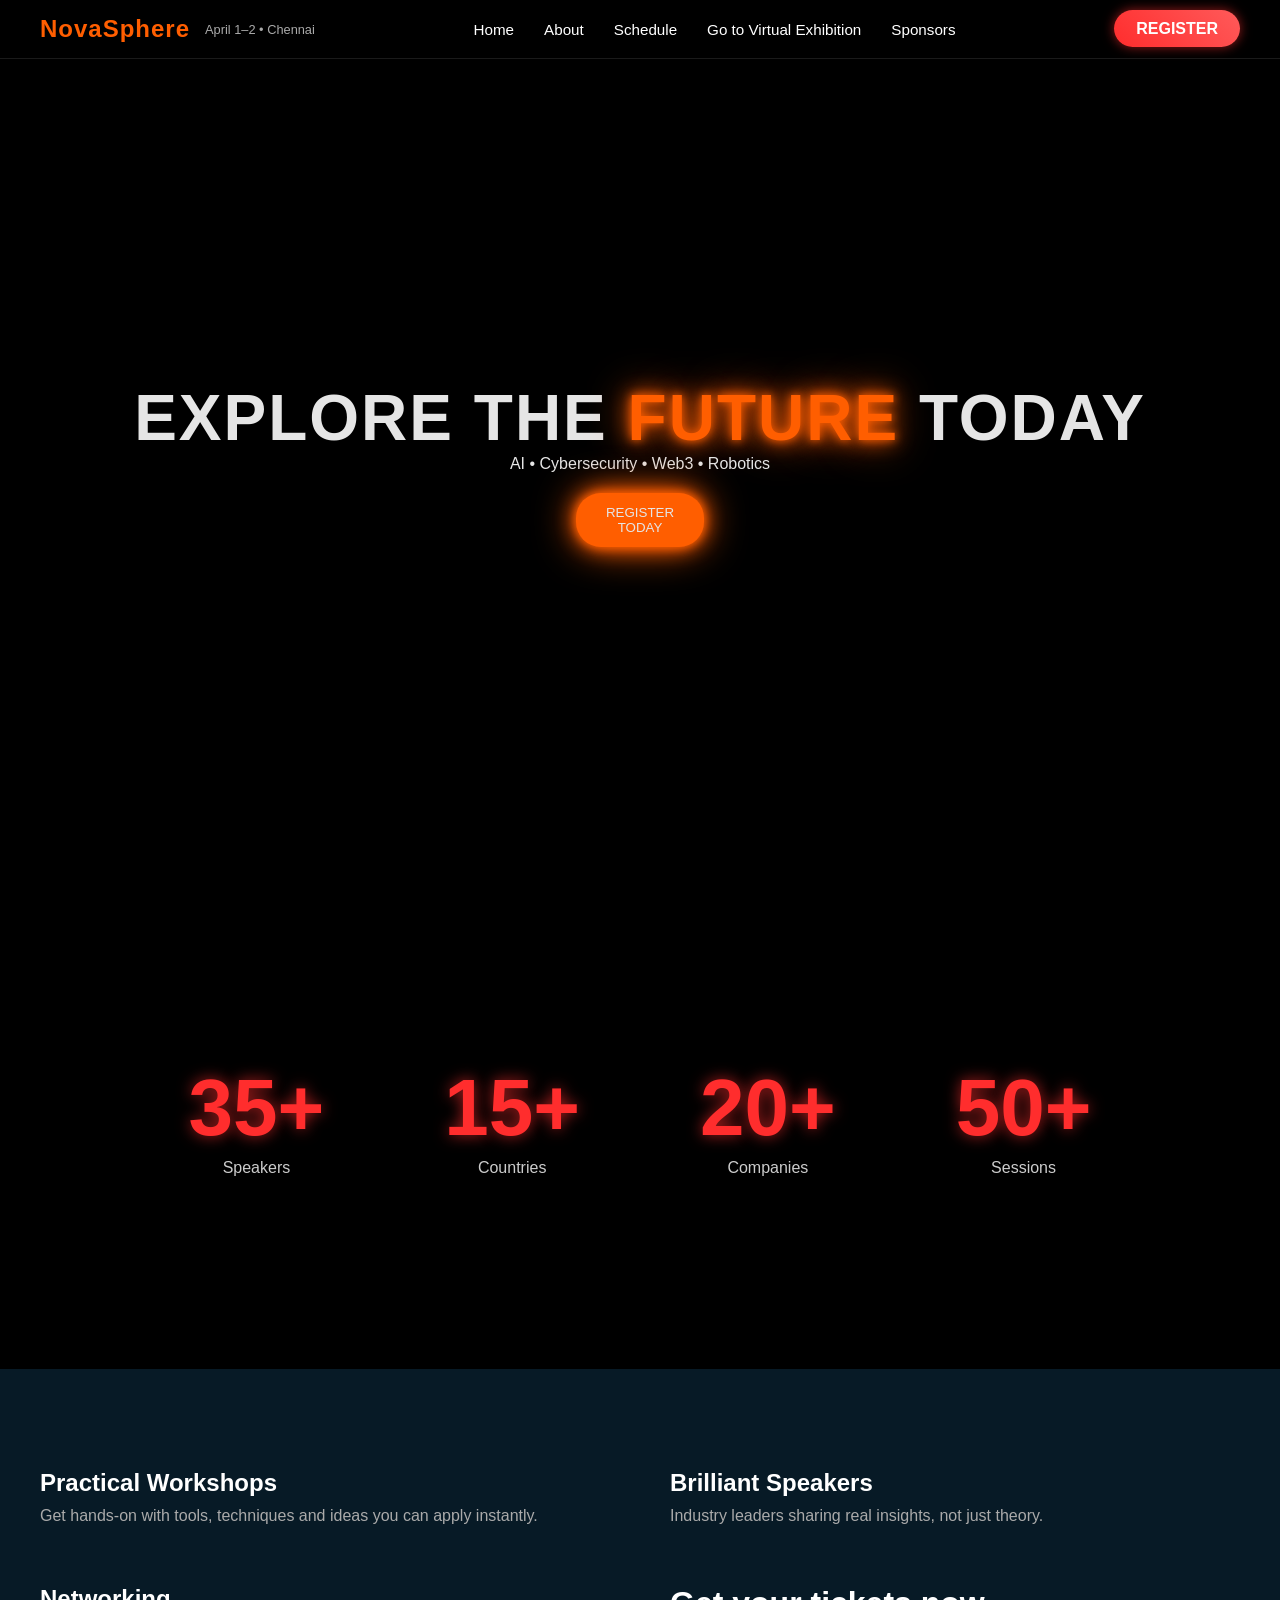
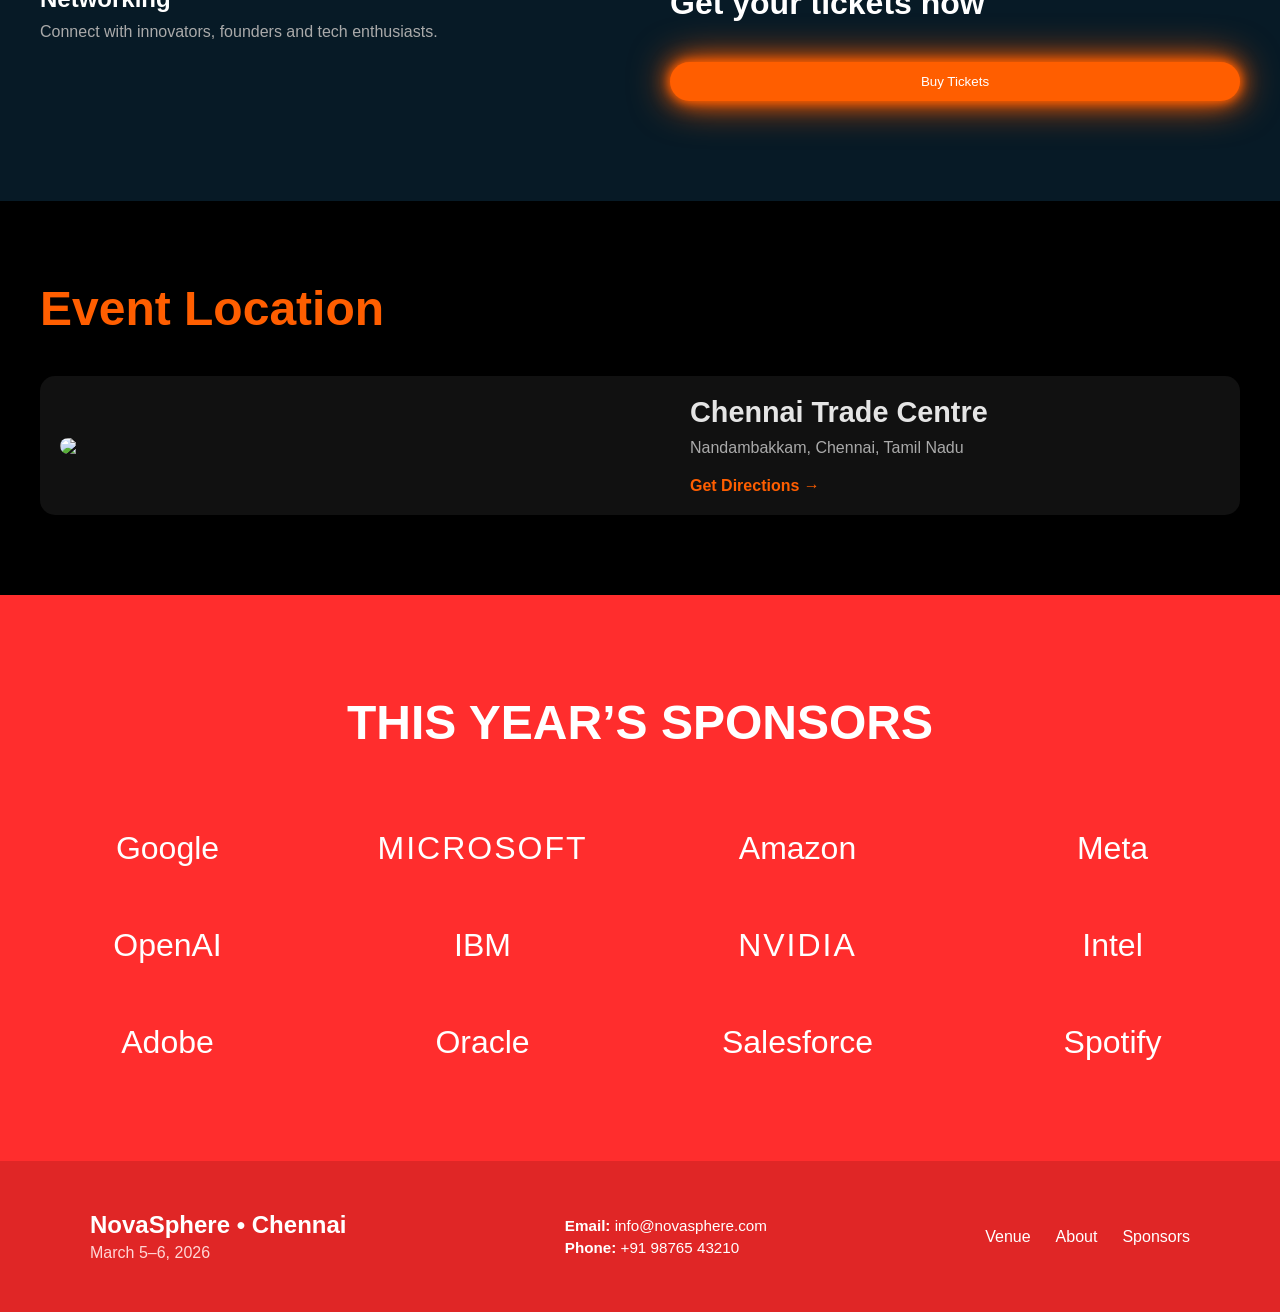
==== index.html @ 078cca96 "Add files via upload" ====
<!DOCTYPE html>
<html>
<head>
  <title>NovaSphere Tech Summit</title>
  <link rel="stylesheet" href="style.css">
</head>

<body>

<nav class="navbar">

  <!-- LEFT -->
  <div class="nav-left" onclick="goHome()">
    <h2 class="logo">NovaSphere</h2>
    <span class="event-info">April 1–2 • Chennai</span>
  </div>

  <!-- CENTER -->
  <div class="nav-links">
    <a href="index.html">Home</a>
    <a href="about.html">About</a>
    <a href="schedule.html">Schedule</a>
    <a href="exhibition.html">Go to Virtual Exhibition</a>
    <a href="#sponsors">Sponsors</a>
  </div>

  <!-- RIGHT -->
  <div class="nav-right">
    <a href="register.html" class="ticket-btn">REGISTER</a>
  </div>

</nav>

<!-- HERO -->
<section class="hero">
  <div id="particles-hero"></div>
  <div class="hero-text">
    <h1>EXPLORE THE <span>FUTURE</span> TODAY</h1>
    <p>AI • Cybersecurity • Web3 • Robotics</p>
    <a href="register.html"><button class="btn">REGISTER<br> TODAY</button></a>
  </div>

</section>

<section class="speakers">

  <div class="stats-row">

    <div class="stat">
      <h1>35+</h1>
      <p>Speakers</p>
    </div>

    <div class="stat">
      <h1>15+</h1>
      <p>Countries</p>
    </div>

    <div class="stat">
      <h1>20+</h1>
      <p>Companies</p>
    </div>

    <div class="stat">
      <h1>50+</h1>
      <p>Sessions</p>
    </div>

  </div>

</section>
<section class="experience">

  <div id="particles-experience"></div>

  <div class="exp-grid">

    <div class="exp-card">
      <h3>Practical Workshops</h3>
      <p>Get hands-on with tools, techniques and ideas you can apply instantly.</p>
    </div>

    <div class="exp-card">
      <h3>Brilliant Speakers</h3>
      <p>Industry leaders sharing real insights, not just theory.</p>
    </div>

    <div class="exp-card">
      <h3>Networking</h3>
      <p>Connect with innovators, founders and tech enthusiasts.</p>
    </div>

    <div class="exp-card highlight">
      <h2>Get your tickets now</h2>
      <button class="btn">Buy Tickets</button>
    </div>

  </div>

</section>
<section class="venue" id="venue">

  <h2>Event Location</h2>

  <div class="venue-single">

    <img src="https://images.unsplash.com/photo-1560448204-e02f11c3d0e2">

    <div class="venue-info">
      <h3>Chennai Trade Centre</h3>
      <p>Nandambakkam, Chennai, Tamil Nadu</p>

      <a href="https://www.google.com/maps?q=Chennai+Trade+Centre" target="_blank">
        Get Directions →
      </a>
    </div>

  </div>

</section>

<section class="sponsors" id="sponsors">

  <h1>THIS YEAR’S SPONSORS</h1>

  <div class="sponsor-grid">

    <h2>Google</h2>
    <h2 class="bold">MICROSOFT</h2>
    <h2>Amazon</h2>
    <h2>Meta</h2>

    <h2>OpenAI</h2>
    <h2>IBM</h2>
    <h2 class="bold">NVIDIA</h2>
    <h2>Intel</h2>

    <h2>Adobe</h2>
    <h2>Oracle</h2>
    <h2>Salesforce</h2>
    <h2>Spotify</h2>

  </div>

</section>

<footer class="footer">

  <div class="footer-container">

    <!-- LEFT -->
    <div class="footer-left">
      <h3>NovaSphere • Chennai</h3>
      <p>March 5–6, 2026</p>
    </div>

    <!-- CENTER (CONTACT INFO) -->
    <div class="footer-center">
      <p><strong>Email:</strong> info@novasphere.com</p>
      <p><strong>Phone:</strong> +91 98765 43210</p>
    </div>

    <!-- RIGHT (LINKS) -->
    <div class="footer-right">
      <a href="#venue">Venue</a>
      <a href="about.html">About</a>
      <a href="#sponsors">Sponsors</a>
    </div>

  </div>

</footer>

<script>
function goHome() {
  window.location.href = "index.html";
}
</script>
<script src="https://cdn.jsdelivr.net/npm/particles.js"></script>
<script>
const config = {
  particles: {
    number: { value: 40 },
    color: { value: "#ff5e00" },
    size: { value: 3 },
    move: { speed: 2 },
    line_linked: {
      enable: true,
      color: "#ff5e00",
      opacity: 0.3
    }
  }
};

/* APPLY TO BOTH SECTIONS */
particlesJS("particles-hero", config);
particlesJS("particles-experience", config);
</script>
</body>
</html>
---- style.css ----
* {
  margin: 0;
  padding: 0;
  box-sizing: border-box;
  font-family: 'Poppins', sans-serif;
}

body {
  background: black;
  color: white;
}

/* NAV */
.logo {
  cursor: pointer;
  color: orange;
}

nav {
  display: flex;
  justify-content: space-between;
  padding: 20px 50px;
  background: black;
}

.nav-btn {
  border: 1px solid #ff2d2d;
  padding: 8px 15px;
}

/* HERO */
.hero {
  height: 90vh;
  background: url('https://images.unsplash.com/photo-1531297484001-80022131f5a1') center/cover;
  display: flex;
  align-items: center;
  justify-content: center;
  text-align: center;
  position: relative;
  overflow: hidden; 
}

.hero::after {
  content: "";
  position: absolute;
  width: 100%;
  height: 100%;
  background: rgba(0,0,0,0.6);
  z-index: 1;
}

.hero-text {
  position: relative;
  z-index: 3; /* text ALWAYS on top */
}
.hero h1 {
  font-size: 4rem;
  font-weight: bold;
}

.btn {
  margin-top: 20px;
  background: orange;
  padding: 12px 30px;
  border-radius: 25px;
  border: none;
}

.box {
  background: #111;
  padding: 20px;
  border-radius: 10px;
  text-align: center;
  border: 1px solid orange;
}

/* 🔥 EXPERIENCE SECTION (NEW DESIGN) */

.experience {
  position: relative;
  padding: 100px 40px;
  background: #071a26;
  overflow: hidden;
}

.exp-grid {
  display: grid;
  grid-template-columns: repeat(2, 1fr);
  gap: 60px;
  position: relative;
  z-index: 2;
}

.exp-card {
  color: white;
}

.exp-card h3 {
  font-size: 1.5rem;
  margin-bottom: 10px;
}

.exp-card p {
  color: #aaa;
}

/* CTA BOX */
.highlight {
  display: flex;
  flex-direction: column;
  justify-content: center;
}

.highlight h2 {
  font-size: 2rem;
  margin-bottom: 20px;
}


/* ANIMATIONS */
.hero-text {
  animation: fadeUp 1s ease;
}

@keyframes fadeUp {
  from {
    opacity: 0;
    transform: translateY(40px);
  }
  to {
    opacity: 1;
    transform: translateY(0);
  }
}

.card {
  background: rgba(255,255,255,0.05);
  padding: 20px;
  border-radius: 15px;
  margin: 20px 0;
  backdrop-filter: blur(10px);
}

/* FORM */
form {
  max-width: 500px;
  margin: auto;
}

input, select {
  width: 100%;
  padding: 10px;
  margin: 10px 0;
  border-radius: 8px;
  border: none;
}

/* SCHEDULE */
.tabs button {
  padding: 10px;
  margin: 5px;
  cursor: pointer;
}

.schedule-box {
  margin-top: 20px;
}
.pricing {
  display: flex;
  justify-content: center;
  gap: 30px;
  margin-bottom: 50px;
  flex-wrap: wrap;
}

.price-card {
  background: rgba(255,255,255,0.05);
  padding: 25px;
  border-radius: 15px;
  width: 250px;
  text-align: center;
  backdrop-filter: blur(10px);
  transition: 0.3s;
}

.price-card:hover {
  transform: translateY(-10px) scale(1.05);
}

.price-card h3 {
  color: #38bdf8;
  margin: 10px 0;
}

.price-card ul {
  list-style: none;
  margin: 15px 0;
}

.price-card li {
  margin: 8px 0;
}

.price-card button {
  padding: 10px 20px;
  border: none;
  background: #38bdf8;
  border-radius: 20px;
  cursor: pointer;
}

.price-card button:hover {
  background: #0ea5e9;
}
:root {
  --neon-orange: #ff5e00;
  --neon-glow: 0 0 10px #ff5e00, 0 0 20px #ff5e00, 0 0 40px #ff5e00;
}

/* NAV LINKS FIX */
nav a {
  color: white;
  font-weight: 500;
}

nav a:hover {
  color: var(--neon-orange);
}

/* BUTTON */
.btn {
  background: var(--neon-orange);
  box-shadow: var(--neon-glow);
  transition: 0.3s;
}

.btn:hover {
  transform: scale(1.05);
  box-shadow: 0 0 20px #ff5e00;
}

/* HERO TEXT FIX */
.hero h1 {
  font-size: 4rem;
  letter-spacing: 2px;
}

.hero span {
  color: var(--neon-orange);
  text-shadow: var(--neon-glow);
}

/* 🔥 COUNTDOWN FIX (your 3rd pic issue) */
.countdown {
  display: flex;
  justify-content: center;
  gap: 25px;
  margin-top: 40px;
}

.box {
  width: 120px;
  height: 100px;
  display: flex;
  flex-direction: column;
  justify-content: center;
  align-items: center;

  background: #111;
  border-radius: 12px;

  border: 1px solid var(--neon-orange);
  box-shadow: 0 0 10px rgba(255, 94, 0, 0.4);

  font-size: 1.5rem;
  font-weight: bold;
}

.box span {
  font-size: 0.8rem;
  color: #aaa;
}

/* 🔥 SECTION HEADINGS */
.container h2 {
  font-size: 2rem;
  margin-bottom: 30px;
  text-align: center;
}

body {
  color: #e5e5e5;
}

/* REMOVE ANY PURPLE */
* {
  color: inherit;
}

/* 🔥 BETTER SPACING */
.container {
  padding: 80px 40px;
}
nav a {
  color: white !important;
}
/* NAVBAR CONTAINER */
.navbar {
  position: sticky;
  top: 0;
  z-index: 1000;

  display: flex;
  justify-content: space-between;
  align-items: center;

  padding: 15px 40px;

  background: rgba(0, 0, 0, 0.7);
  backdrop-filter: blur(12px);
  border-bottom: 1px solid rgba(255,255,255,0.1);
}

/* LEFT SIDE */
.nav-left {
  display: flex;
  align-items: center;
  gap: 15px;
  cursor: pointer;
}

.logo {
  color: #ff5e00;
  font-weight: bold;
  letter-spacing: 1px;
}

.event-info {
  font-size: 0.8rem;
  color: #aaa;
}

/* CENTER LINKS */
.nav-links {
  display: flex;
  gap: 30px;
}

.nav-links a {
  text-decoration: none;
  color: white;
  font-size: 0.95rem;
  position: relative;
}

/* UNDERLINE ANIMATION */
.nav-links a::after {
  content: "";
  position: absolute;
  width: 0%;
  height: 2px;
  background: #ff5e00;
  bottom: -5px;
  left: 0;
  transition: 0.3s;
}

.nav-links a:hover::after {
  width: 100%;
}

/* RIGHT BUTTON */
.ticket-btn {
  padding: 10px 22px;
  border-radius: 30px;

  background: linear-gradient(45deg, #ff2d2d, #ff5a5a); /* 🔴 red gradient */
  color: white;

  font-weight: 600;
  text-decoration: none;

  box-shadow: 0 0 12px rgba(255,45,45,0.6);
  transition: 0.3s;
}

.ticket-btn:hover {
  transform: scale(1.05);
  box-shadow: 0 0 25px rgba(255,45,45,1);
}
/* STATS ROW */
.speakers {
  min-height: 500px; /* instead of fixed height */

  padding: 80px 40px; /* adds breathing space */

  display: flex;
  justify-content: center;
  align-items: center;

  background: linear-gradient(rgba(0,0,0,0.7), rgba(0,0,0,0.9)),
              url('https://images.unsplash.com/photo-1540575467063-178a50c2df87');

  background-size: cover;
  background-position: center;

  color: white;
}
.stats-row {
  display: flex;
  justify-content: center;
  align-items: center;
  gap: 120px;
  flex-wrap: wrap;
}

/* EACH STAT */
.stat {
  text-align: center;
}

/* BIG NUMBER */
.stat h1 {
  font-size: 5rem;
  font-weight: bold;

  color: #ff2d2d; /* ✅ your red */
  text-shadow: 0 0 15px rgba(255,45,45,0.7);
}

/* LABEL */
.stat p {
  margin-top: 5px;
  color: #ccc;
  font-size: 1rem;
}
/* VENUE SECTION */
.venue {
  padding: 80px 40px;
}

/* TITLE */
.venue h2 {
  font-size: 3rem;
  color: #ff5e00;
  margin-bottom: 40px;
}

/* SINGLE LAYOUT */
.venue-single {
  display: flex;
  gap: 50px;
  align-items: center;
  background: #111;
  border-radius: 15px;
  overflow: hidden;
  padding: 20px;
}

/* IMAGE */
.venue-single img {
  width: 50%;
  border-radius: 10px;
  object-fit: cover;
}

/* TEXT */
.venue-info {
  flex: 1;
}

.venue-info h3 {
  font-size: 1.8rem;
  margin-bottom: 10px;
}

.venue-info p {
  color: #aaa;
  margin-bottom: 20px;
}

/* LINK */
.venue-info a {
  color: #ff5e00;
  text-decoration: none;
  font-weight: bold;
  transition: 0.3s;
}

.venue-info a:hover {
  text-shadow: 0 0 10px rgba(255,94,0,0.7);
}
.sponsors {
  background: #0a2230; /* premium dark blue */
  padding: 100px 40px;
  text-align: center;
}

/* TITLE */
.sponsors {
  background: #ff2d2d; /* your red theme */
  padding: 100px 40px;
  text-align: center;
}

/* GRID */
.sponsor-grid {
  display: grid;
  grid-template-columns: repeat(4, 1fr);
  gap: 60px;
  align-items: center;
  justify-items: center;
}

/* TEXT LOGOS */
/* TITLE */
.sponsors h1 {
  font-size: 3rem;
  color: white;
  margin-bottom: 80px;
}

/* LOGO TEXT */
.sponsor-grid h2 {
  color: white; /* changed from grey */
  font-size: 2rem;
  font-weight: 500;
  transition: 0.3s;
}

/* HOVER EFFECT */
.sponsor-grid h2:hover {
  color: black; /* or #111 */
  transform: scale(1.1);
}

/* BOLD BRANDS */
.bold {
  font-weight: 800;
  letter-spacing: 2px;
}
.sponsor-grid h2 {
  opacity: 0;
  transform: translateY(20px);
  animation: fadeUp 0.8s forwards;
}

@keyframes fadeUp {
  to {
    opacity: 1;
    transform: translateY(0);
  }
}
.footer {
  background: #e02626;
  padding: 50px 40px;
  color: white;
}

/* LAYOUT */
.footer-container {
  max-width: 1100px;
  margin: auto;

  display: flex;
  justify-content: space-between;
  align-items: center;
  flex-wrap: wrap;
  gap: 40px;
}

/* LEFT */
.footer-left h3 {
  font-size: 1.5rem;
}

.footer-left p {
  color: #ffd6d6;
  margin-top: 5px;
}

/* CENTER */
.footer-center p {
  margin: 5px 0;
  font-size: 0.95rem;
}

/* RIGHT */
.footer-right {
  display: flex;
  gap: 25px;
}

.footer-right a {
  color: white;
  text-decoration: none;
  position: relative;
}

/* underline hover */
.footer-right a::after {
  content: "";
  position: absolute;
  width: 0%;
  height: 2px;
  background: white;
  bottom: -5px;
  left: 0;
  transition: 0.3s;
}

.footer-right a:hover::after {
  width: 100%;
}
.feature-card {
  width: 300px;
  padding: 25px;

  background: #111;
  border-radius: 15px;
  border: 1px solid #222;

  text-align: left;

  transition: 0.3s;
}

.feature-card:hover {
  border: 1px solid #ff5e00;
  box-shadow: 0 0 20px rgba(255,94,0,0.5);
  transform: translateY(-8px);
}

.feature-card h3 {
  margin-bottom: 10px;
}

.feature-card p {
  color: #aaa;
}
#particles-hero,
#particles-experience {
  position: absolute;
  width: 100%;
  height: 100%;
  top: 0;
  left: 0;
  z-index: 1;
  opacity: 0.6;
}
html {
  scroll-behavior: smooth;
}
/* ABOUT */
.about {
  padding: 100px 40px;
  text-align: center;
}

.about h1 {
  font-size: 3rem;
  color: #ff2d2d;
}

.about p {
  color: #aaa;
  margin: 15px 0;
}

/* SCHEDULE */
.schedule {
  padding: 100px 40px;
  text-align: center;
}

.schedule h1 {
  color: #ff2d2d;
  margin-bottom: 40px;
}

.schedule-grid {
  display: flex;
  justify-content: center;
  gap: 40px;
  flex-wrap: wrap;
}

.schedule-card {
  background: #111;
  padding: 30px;
  border-radius: 15px;
  width: 250px;
}

/* REGISTER */
.register {
  padding: 100px 40px;
  text-align: center;
}

.register h1 {
  color: #ff2d2d;
  margin-bottom: 30px;
}

.register-form {
  max-width: 400px;
  margin: auto;
  display: flex;
  flex-direction: column;
  gap: 15px;
}
/* 🔥 BIG EVENT CARDS */
.event-container {
  display: grid;
  grid-template-columns: repeat(auto-fit, minmax(320px, 1fr));
  gap: 30px;
}

.event-card {
  background: rgba(255,255,255,0.05);
  padding: 30px;
  border-radius: 20px;
  backdrop-filter: blur(10px);

  border: 1px solid #222;
  transition: 0.3s;
}

.event-card:hover {
  transform: translateY(-10px) scale(1.03);
  border: 1px solid #ff5e00;
  box-shadow: 0 0 25px rgba(255,94,0,0.6);
}

/* HEADER */
.event-card .time {
  color: #ff5e00;
  font-weight: bold;
  font-size: 1.1rem;
  margin-bottom: 8px;
}

/* TITLE */
.event-card .title {
  font-size: 1.4rem;
  font-weight: 600;
  margin-bottom: 10px;
}

/* META */
.event-card p {
  color: #aaa;
  font-size: 0.9rem;
  margin: 4px 0;
}

/* TAG */
.tag {
  display: inline-block;
  margin-top: 10px;
  padding: 5px 12px;
  border-radius: 20px;
  font-size: 0.75rem;
  background: #ff5e00;
}
.register-form input,
.register-form select {
  padding: 12px;
  background: #111;
  border: 1px solid #222;
  color: white;
  border-radius: 8px;
}
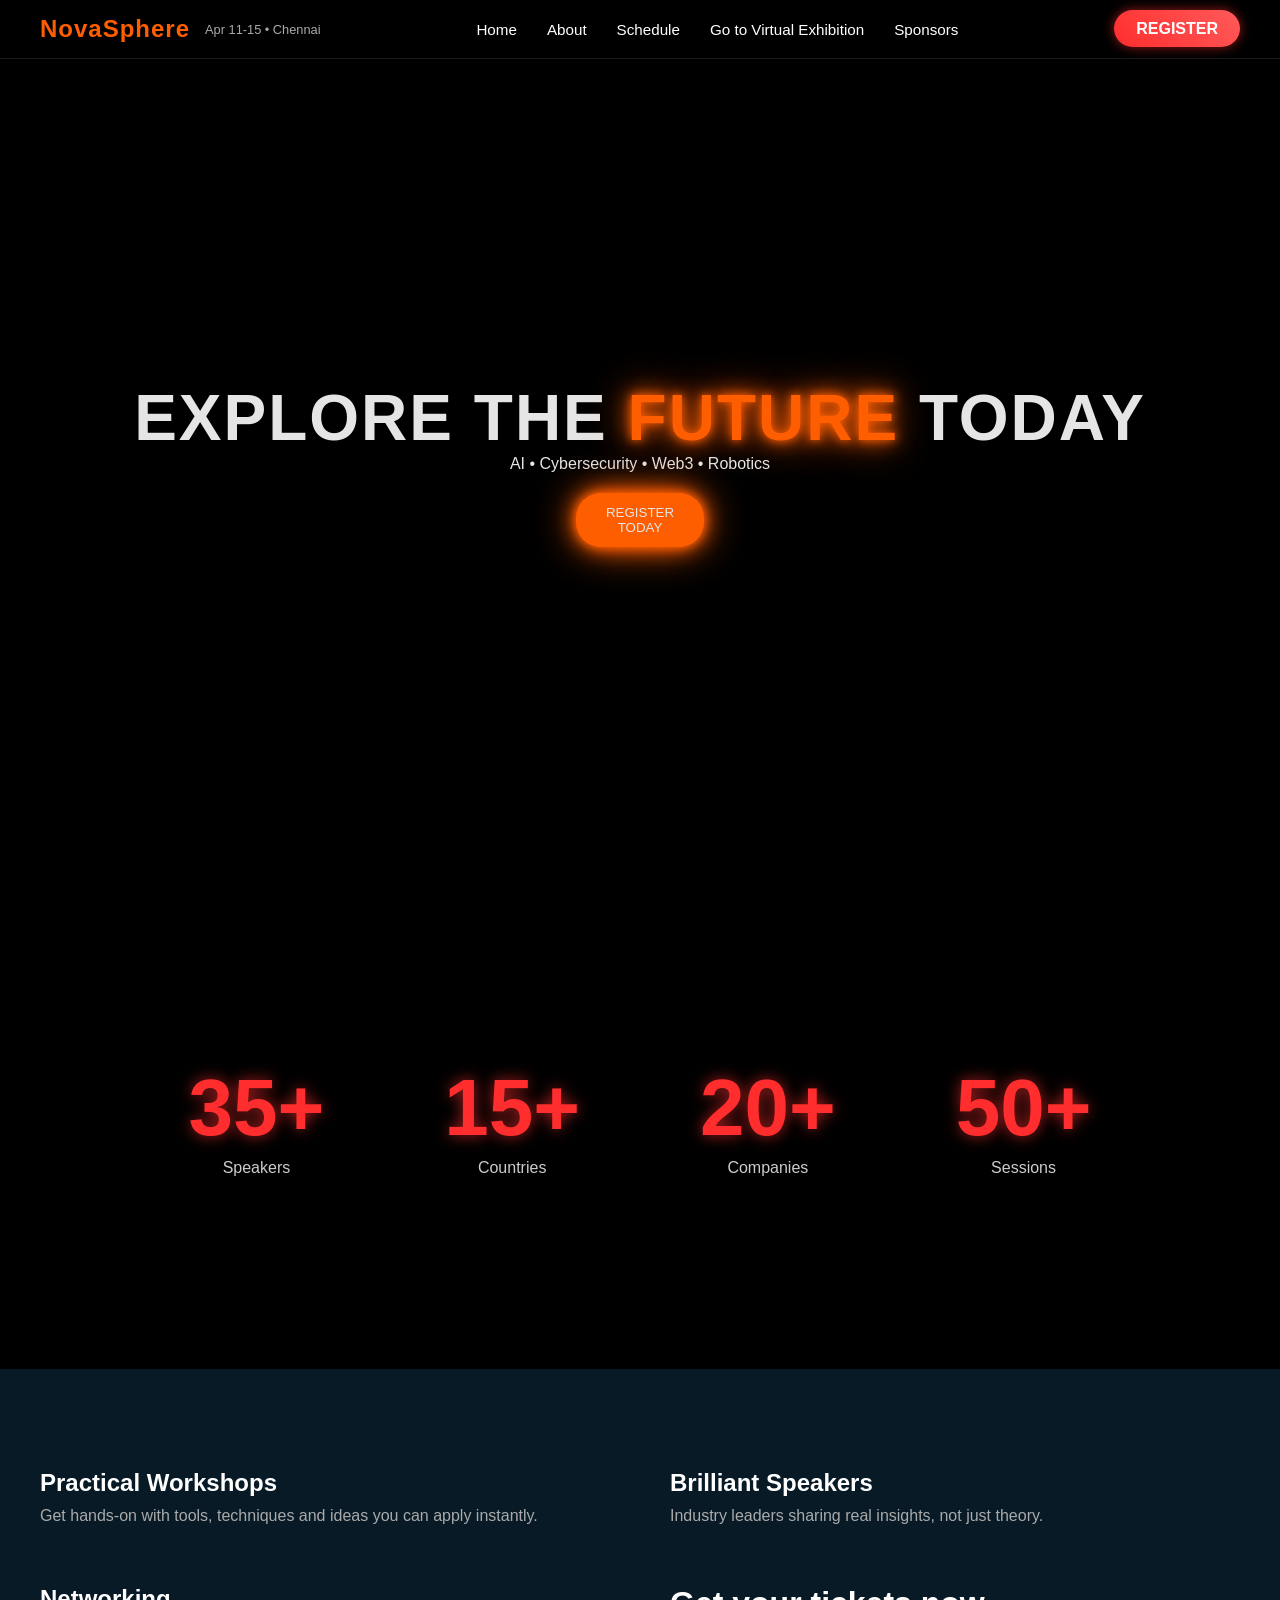
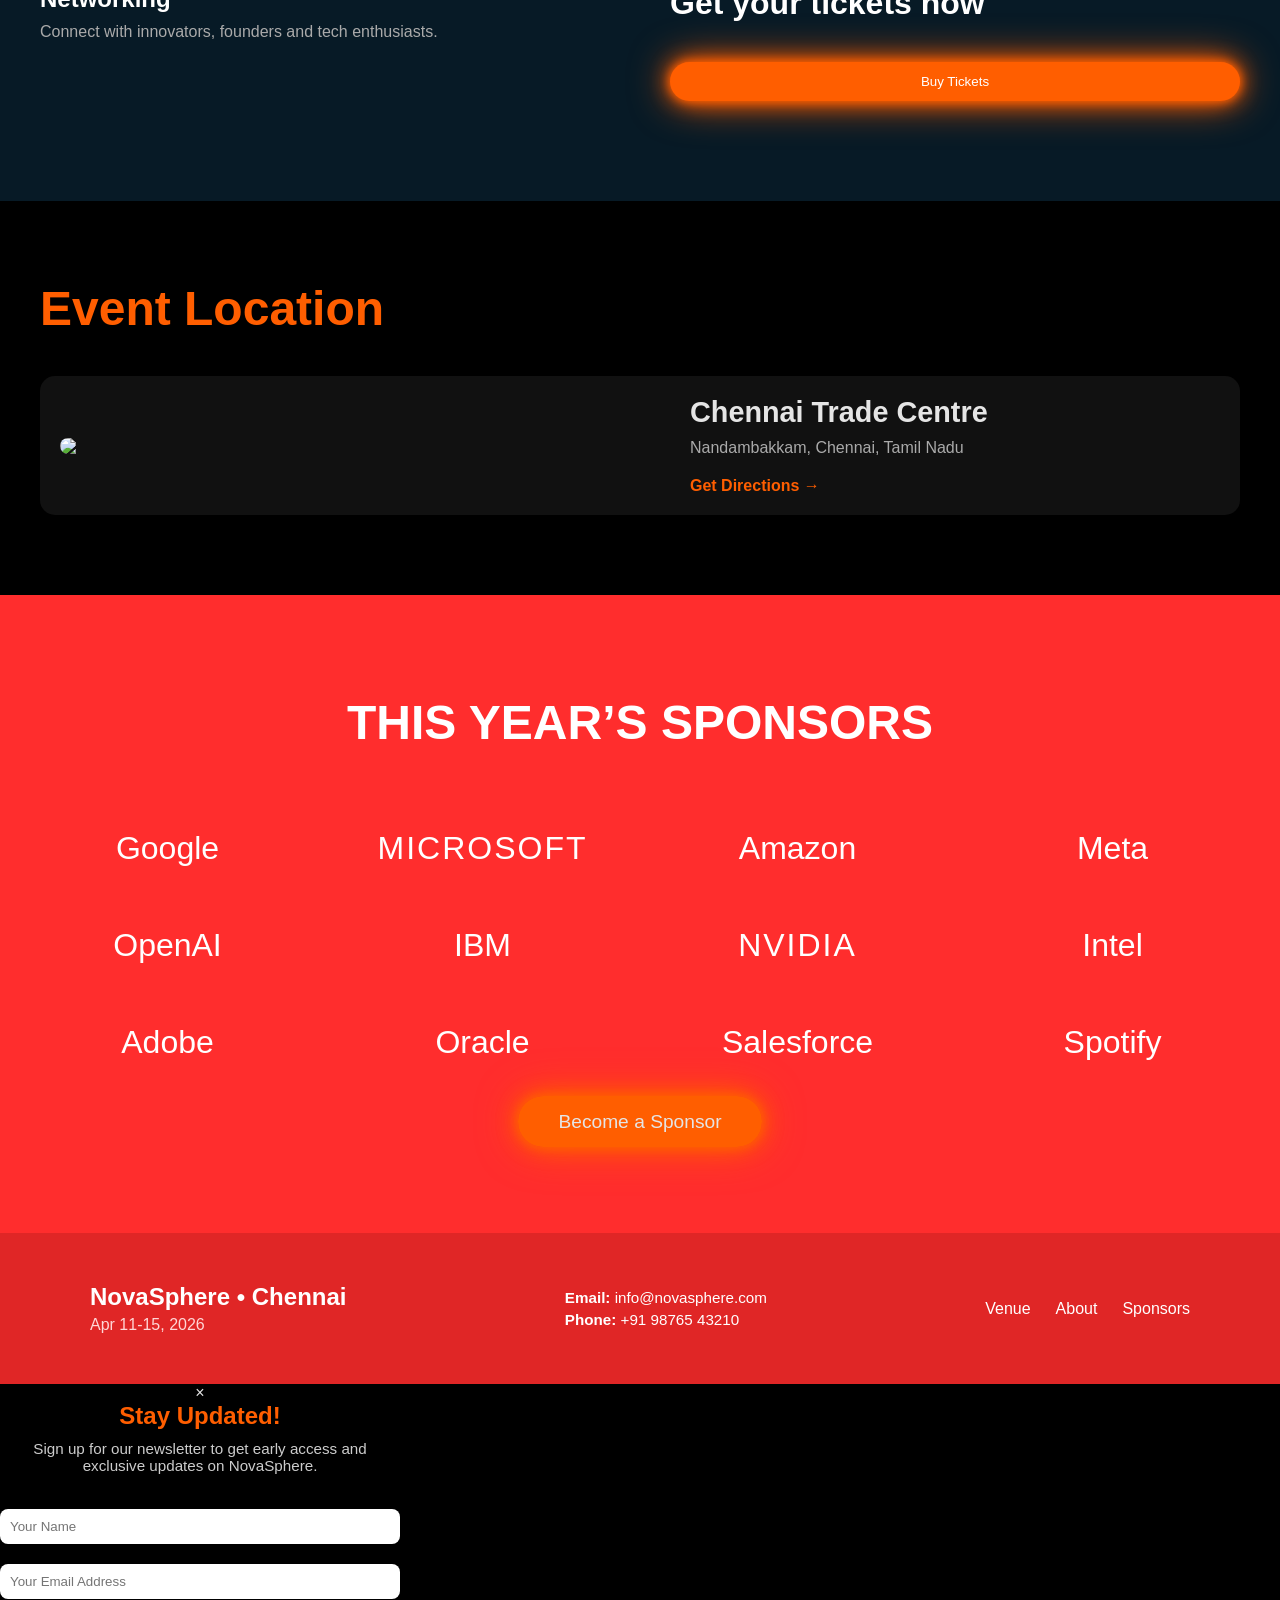
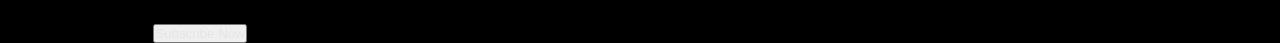
==== commit 66ede41c: "Update index.html" ====
--- a/index.html
+++ b/index.html
@@ -1,5 +1,7 @@
+
 <!DOCTYPE html>
 <html>
+
 <head>
   <title>NovaSphere Tech Summit</title>
   <link rel="stylesheet" href="style.css">
@@ -7,194 +9,238 @@
 
 <body>
 
-<nav class="navbar">
-
-  <!-- LEFT -->
-  <div class="nav-left" onclick="goHome()">
-    <h2 class="logo">NovaSphere</h2>
-    <span class="event-info">April 1–2 • Chennai</span>
+  <nav class="navbar">
+
+    <!-- LEFT -->
+    <div class="nav-left" onclick="goHome()">
+      <h2 class="logo">NovaSphere</h2>
+      <span class="event-info">Apr 11-15 • Chennai</span>
+    </div>
+
+    <!-- CENTER -->
+    <div class="nav-links">
+      <a href="index.html">Home</a>
+      <a href="about.html">About</a>
+      <a href="schedule.html">Schedule</a>
+      <a href="exhibition.html">Go to Virtual Exhibition</a>
+      <a href="#sponsors">Sponsors</a>
+    </div>
+
+    <!-- RIGHT -->
+    <div class="nav-right">
+      <a href="register.html" class="ticket-btn">REGISTER</a>
+    </div>
+
+  </nav>
+
+  <!-- HERO -->
+  <section class="hero">
+    <div id="particles-hero"></div>
+    <div class="hero-text">
+      <h1>EXPLORE THE <span>FUTURE</span> TODAY</h1>
+      <p>AI • Cybersecurity • Web3 • Robotics</p>
+      <a href="register.html"><button class="btn">REGISTER<br> TODAY</button></a>
+    </div>
+
+  </section>
+
+  <section class="speakers">
+
+    <div class="stats-row">
+
+      <div class="stat">
+        <h1>35+</h1>
+        <p>Speakers</p>
+      </div>
+
+      <div class="stat">
+        <h1>15+</h1>
+        <p>Countries</p>
+      </div>
+
+      <div class="stat">
+        <h1>20+</h1>
+        <p>Companies</p>
+      </div>
+
+      <div class="stat">
+        <h1>50+</h1>
+        <p>Sessions</p>
+      </div>
+
+    </div>
+
+  </section>
+  <section class="experience">
+
+    <div id="particles-experience"></div>
+
+    <div class="exp-grid">
+
+      <div class="exp-card">
+        <h3>Practical Workshops</h3>
+        <p>Get hands-on with tools, techniques and ideas you can apply instantly.</p>
+      </div>
+
+      <div class="exp-card">
+        <h3>Brilliant Speakers</h3>
+        <p>Industry leaders sharing real insights, not just theory.</p>
+      </div>
+
+      <div class="exp-card">
+        <h3>Networking</h3>
+        <p>Connect with innovators, founders and tech enthusiasts.</p>
+      </div>
+
+      <div class="exp-card highlight">
+        <h2>Get your tickets now</h2>
+        <button class="btn">Buy Tickets</button>
+      </div>
+
+    </div>
+
+  </section>
+  <section class="venue" id="venue">
+
+    <h2>Event Location</h2>
+
+    <div class="venue-single">
+
+      <img src="https://images.unsplash.com/photo-1560448204-e02f11c3d0e2">
+
+      <div class="venue-info">
+        <h3>Chennai Trade Centre</h3>
+        <p>Nandambakkam, Chennai, Tamil Nadu</p>
+
+        <a href="https://www.google.com/maps?q=Chennai+Trade+Centre" target="_blank">
+          Get Directions →
+        </a>
+      </div>
+
+    </div>
+
+  </section>
+
+  <section class="sponsors" id="sponsors">
+
+    <h1>THIS YEAR’S SPONSORS</h1>
+
+    <div class="sponsor-grid">
+
+      <h2>Google</h2>
+      <h2 class="bold">MICROSOFT</h2>
+      <h2>Amazon</h2>
+      <h2>Meta</h2>
+
+      <h2>OpenAI</h2>
+      <h2>IBM</h2>
+      <h2 class="bold">NVIDIA</h2>
+      <h2>Intel</h2>
+
+      <h2>Adobe</h2>
+      <h2>Oracle</h2>
+      <h2>Salesforce</h2>
+      <h2>Spotify</h2>
+
+    </div>
+
+    <div style="margin-top: 50px;">
+      <a href="sponsor.html" class="btn" style="padding: 15px 40px; font-size: 1.2rem; text-decoration: none;">Become a Sponsor</a>
+    </div>
+
+  </section>
+
+  <footer class="footer">
+
+    <div class="footer-container">
+
+      <!-- LEFT -->
+      <div class="footer-left">
+        <h3>NovaSphere • Chennai</h3>
+        <p>Apr 11-15, 2026</p>
+      </div>
+
+      <!-- CENTER (CONTACT INFO) -->
+      <div class="footer-center">
+        <p><strong>Email:</strong> info@novasphere.com</p>
+        <p><strong>Phone:</strong> +91 98765 43210</p>
+      </div>
+
+      <!-- RIGHT (LINKS) -->
+      <div class="footer-right">
+        <a href="#venue">Venue</a>
+        <a href="about.html">About</a>
+        <a href="sponsor.html">Sponsors</a>
+      </div>
+
+    </div>
+
+  </footer>
+
+  <script>
+    function goHome() {
+      window.location.href = "index.html";
+    }
+  </script>
+  <script src="https://cdn.jsdelivr.net/npm/particles.js"></script>
+  <script>
+    const config = {
+      particles: {
+        number: { value: 40 },
+        color: { value: "#ff5e00" },
+        size: { value: 3 },
+        move: { speed: 2 },
+        line_linked: {
+          enable: true,
+          color: "#ff5e00",
+          opacity: 0.3
+        }
+      }
+    };
+
+    /* APPLY TO BOTH SECTIONS */
+    particlesJS("particles-hero", config);
+    particlesJS("particles-experience", config);
+  </script>
+
+  <!-- NEWSLETTER MODAL -->
+  <div class="modal" id="newsletterModal">
+    <div class="modal-content" style="max-width: 400px; text-align: center;">
+      <span class="close-btn" onclick="closeNewsletterForm()">×</span>
+      <h2 style="color: #ff5e00; margin-bottom: 10px;">Stay Updated!</h2>
+      <p style="color: #ccc; font-size: 0.95rem; margin-bottom: 25px;">Sign up for our newsletter to get early access and exclusive updates on NovaSphere.</p>
+      
+      <form class="modern-form" onsubmit="return submitNewsletter(event)">
+        <input type="text" id="nlName" placeholder="Your Name" required>
+        <input type="email" id="nlEmail" placeholder="Your Email Address" required>
+        <button type="submit" class="submit-btn" style="margin-top: 15px;">Subscribe Now</button>
+      </form>
+    </div>
   </div>
 
-  <!-- CENTER -->
-  <div class="nav-links">
-    <a href="index.html">Home</a>
-    <a href="about.html">About</a>
-    <a href="schedule.html">Schedule</a>
-    <a href="exhibition.html">Go to Virtual Exhibition</a>
-    <a href="#sponsors">Sponsors</a>
-  </div>
-
-  <!-- RIGHT -->
-  <div class="nav-right">
-    <a href="register.html" class="ticket-btn">REGISTER</a>
-  </div>
-
-</nav>
-
-<!-- HERO -->
-<section class="hero">
-  <div id="particles-hero"></div>
-  <div class="hero-text">
-    <h1>EXPLORE THE <span>FUTURE</span> TODAY</h1>
-    <p>AI • Cybersecurity • Web3 • Robotics</p>
-    <a href="register.html"><button class="btn">REGISTER<br> TODAY</button></a>
-  </div>
-
-</section>
-
-<section class="speakers">
-
-  <div class="stats-row">
-
-    <div class="stat">
-      <h1>35+</h1>
-      <p>Speakers</p>
-    </div>
-
-    <div class="stat">
-      <h1>15+</h1>
-      <p>Countries</p>
-    </div>
-
-    <div class="stat">
-      <h1>20+</h1>
-      <p>Companies</p>
-    </div>
-
-    <div class="stat">
-      <h1>50+</h1>
-      <p>Sessions</p>
-    </div>
-
-  </div>
-
-</section>
-<section class="experience">
-
-  <div id="particles-experience"></div>
-
-  <div class="exp-grid">
-
-    <div class="exp-card">
-      <h3>Practical Workshops</h3>
-      <p>Get hands-on with tools, techniques and ideas you can apply instantly.</p>
-    </div>
-
-    <div class="exp-card">
-      <h3>Brilliant Speakers</h3>
-      <p>Industry leaders sharing real insights, not just theory.</p>
-    </div>
-
-    <div class="exp-card">
-      <h3>Networking</h3>
-      <p>Connect with innovators, founders and tech enthusiasts.</p>
-    </div>
-
-    <div class="exp-card highlight">
-      <h2>Get your tickets now</h2>
-      <button class="btn">Buy Tickets</button>
-    </div>
-
-  </div>
-
-</section>
-<section class="venue" id="venue">
-
-  <h2>Event Location</h2>
-
-  <div class="venue-single">
-
-    <img src="https://images.unsplash.com/photo-1560448204-e02f11c3d0e2">
-
-    <div class="venue-info">
-      <h3>Chennai Trade Centre</h3>
-      <p>Nandambakkam, Chennai, Tamil Nadu</p>
-
-      <a href="https://www.google.com/maps?q=Chennai+Trade+Centre" target="_blank">
-        Get Directions →
-      </a>
-    </div>
-
-  </div>
-
-</section>
-
-<section class="sponsors" id="sponsors">
-
-  <h1>THIS YEAR’S SPONSORS</h1>
-
-  <div class="sponsor-grid">
-
-    <h2>Google</h2>
-    <h2 class="bold">MICROSOFT</h2>
-    <h2>Amazon</h2>
-    <h2>Meta</h2>
-
-    <h2>OpenAI</h2>
-    <h2>IBM</h2>
-    <h2 class="bold">NVIDIA</h2>
-    <h2>Intel</h2>
-
-    <h2>Adobe</h2>
-    <h2>Oracle</h2>
-    <h2>Salesforce</h2>
-    <h2>Spotify</h2>
-
-  </div>
-
-</section>
-
-<footer class="footer">
-
-  <div class="footer-container">
-
-    <!-- LEFT -->
-    <div class="footer-left">
-      <h3>NovaSphere • Chennai</h3>
-      <p>March 5–6, 2026</p>
-    </div>
-
-    <!-- CENTER (CONTACT INFO) -->
-    <div class="footer-center">
-      <p><strong>Email:</strong> info@novasphere.com</p>
-      <p><strong>Phone:</strong> +91 98765 43210</p>
-    </div>
-
-    <!-- RIGHT (LINKS) -->
-    <div class="footer-right">
-      <a href="#venue">Venue</a>
-      <a href="about.html">About</a>
-      <a href="#sponsors">Sponsors</a>
-    </div>
-
-  </div>
-
-</footer>
-
-<script>
-function goHome() {
-  window.location.href = "index.html";
-}
-</script>
-<script src="https://cdn.jsdelivr.net/npm/particles.js"></script>
-<script>
-const config = {
-  particles: {
-    number: { value: 40 },
-    color: { value: "#ff5e00" },
-    size: { value: 3 },
-    move: { speed: 2 },
-    line_linked: {
-      enable: true,
-      color: "#ff5e00",
-      opacity: 0.3
+  <script>
+    // Show modal quickly after load
+    window.addEventListener("load", () => {
+      setTimeout(() => {
+        // Show only once per session so it doesn't annoy the user
+        if(!sessionStorage.getItem('newsletterShown')) {
+          document.getElementById('newsletterModal').style.display = 'flex';
+          sessionStorage.setItem('newsletterShown', 'true');
+        }
+      }, 1500); 
+    });
+
+    function closeNewsletterForm() {
+      document.getElementById('newsletterModal').style.display = 'none';
     }
-  }
-};
-
-/* APPLY TO BOTH SECTIONS */
-particlesJS("particles-hero", config);
-particlesJS("particles-experience", config);
-</script>
+
+    function submitNewsletter(e) {
+      e.preventDefault();
+      alert("Thanks for subscribing to our newsletter!");
+      closeNewsletterForm();
+      return false;
+    }
+  </script>
 </body>
-</html>+
+</html>
